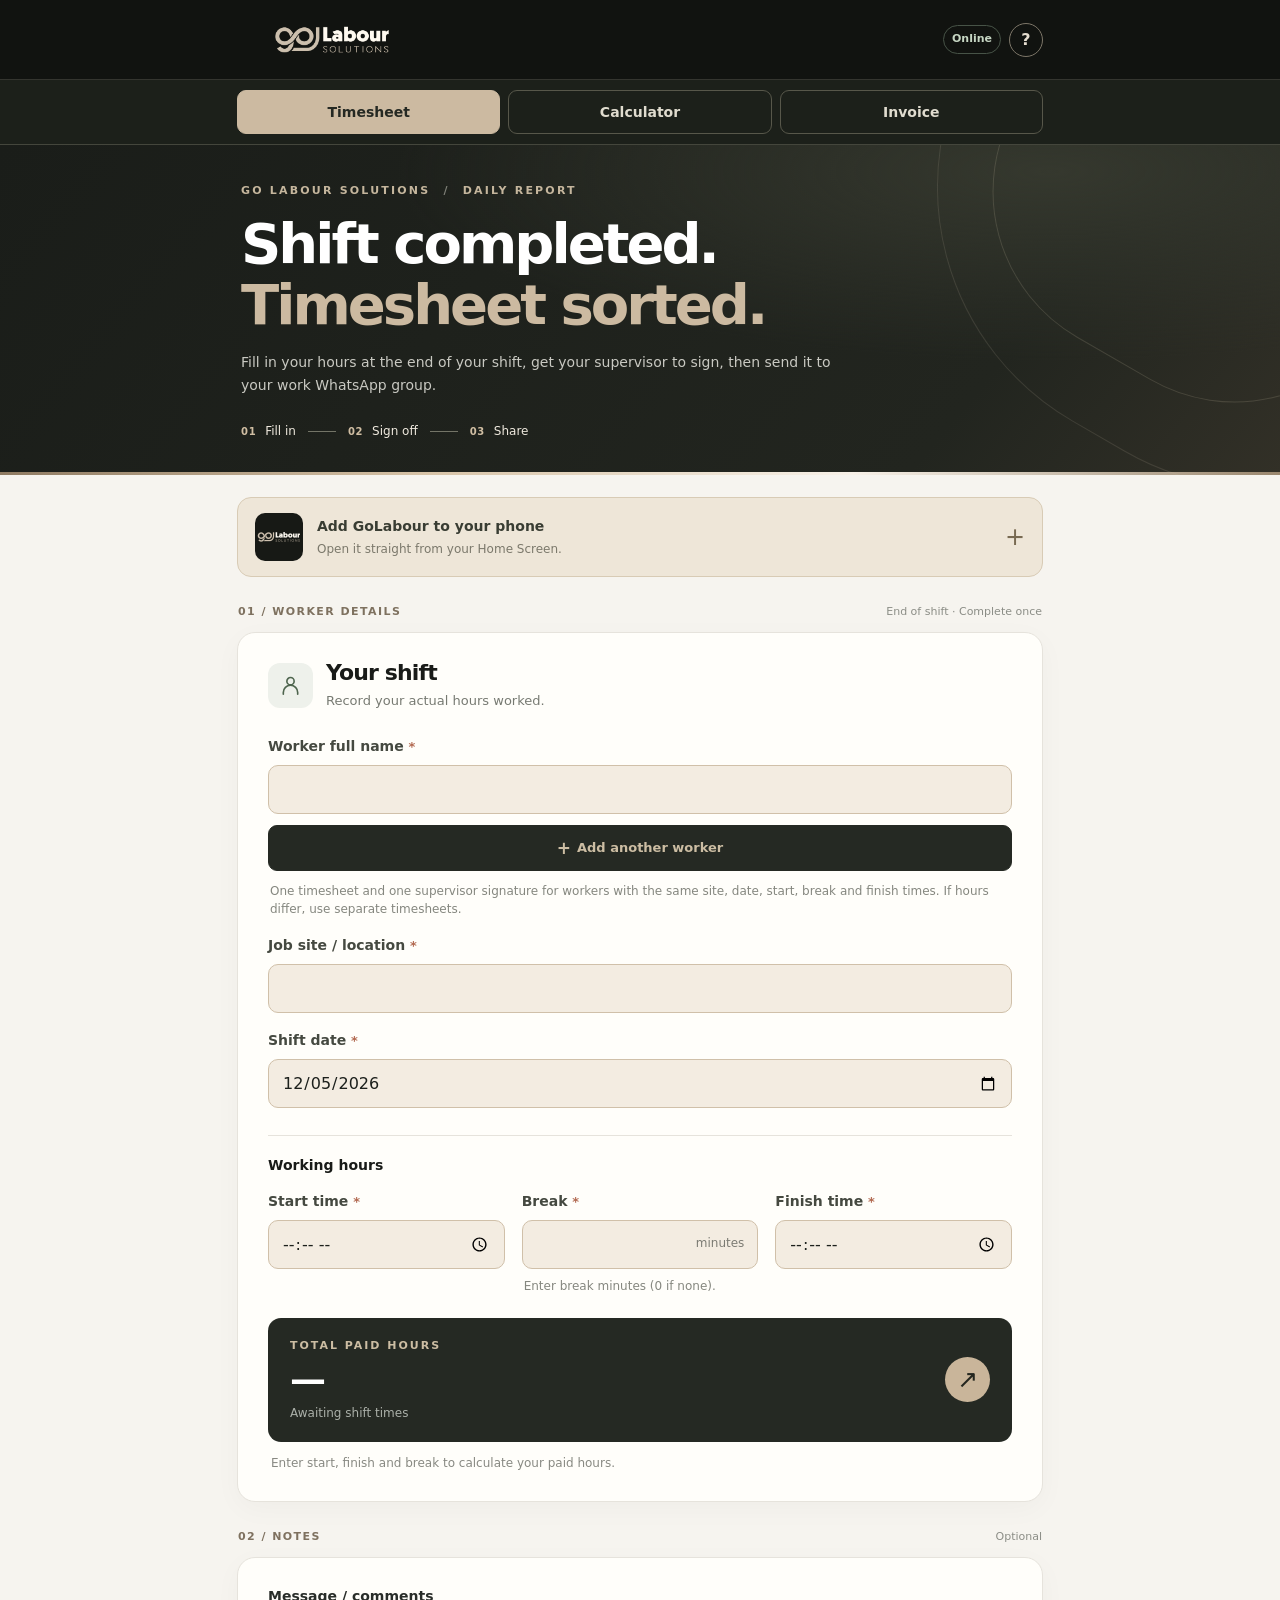
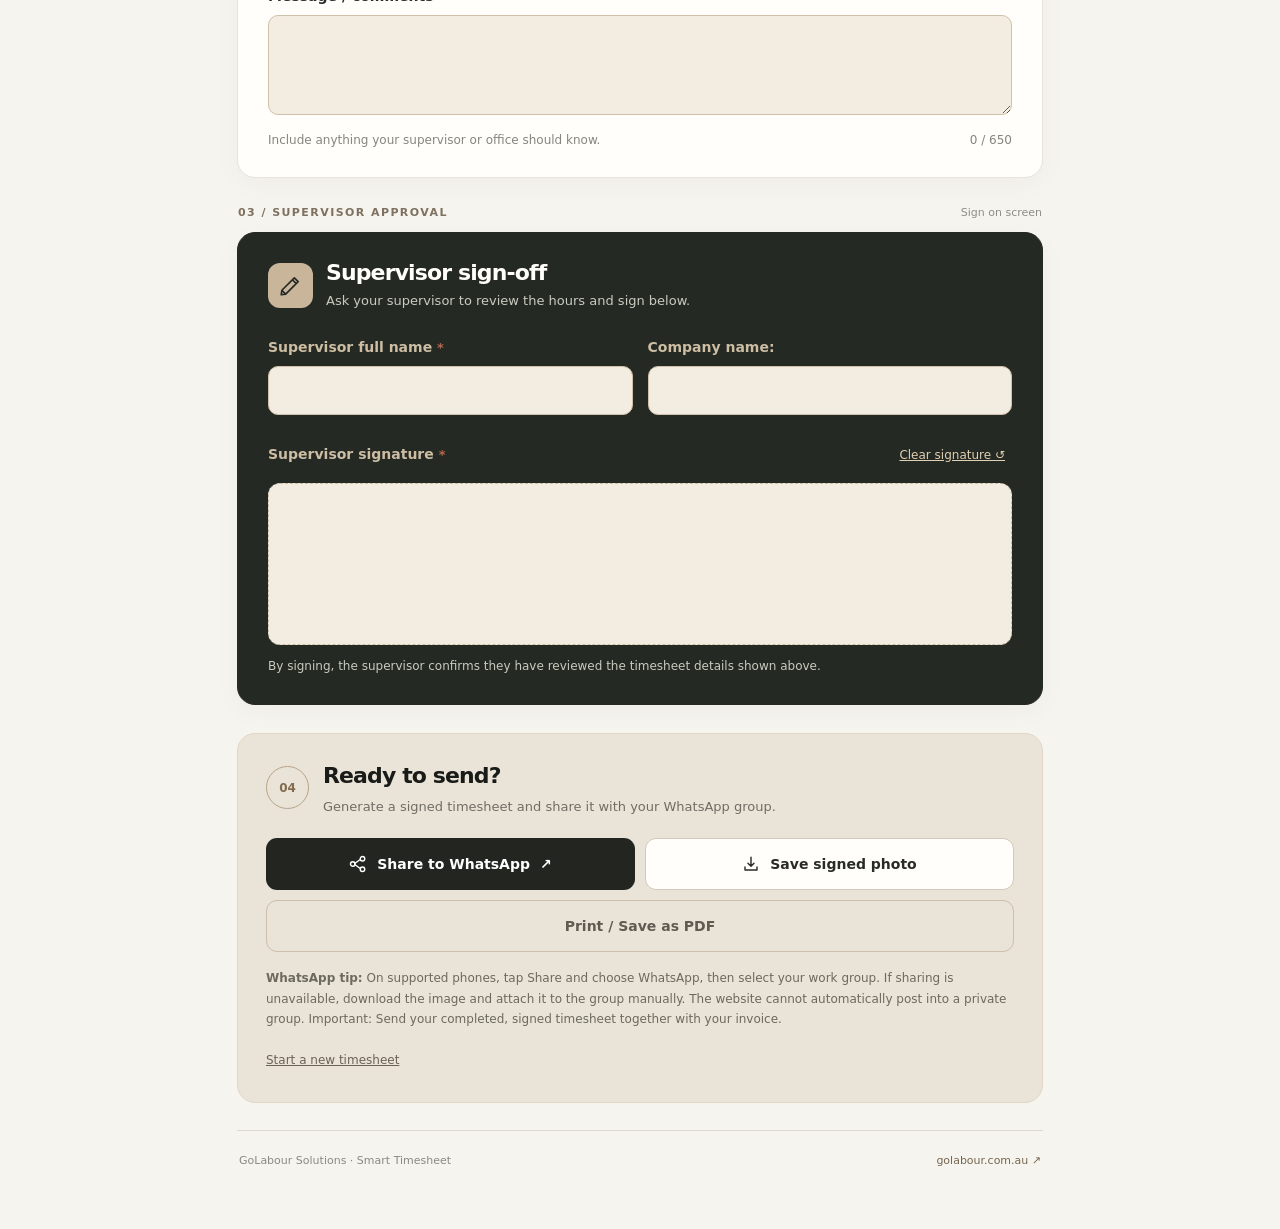
==== 000/index.html @ 0a931db7 "Add files via upload" ====
<!doctype html>
<html lang="en-AU">
<head>
  <meta charset="utf-8">
  <meta name="viewport" content="width=device-width, initial-scale=1, viewport-fit=cover">
  <meta name="theme-color" content="#171915">
  <meta name="apple-mobile-web-app-capable" content="yes">
  <meta name="apple-mobile-web-app-status-bar-style" content="black-translucent">
  <meta name="apple-mobile-web-app-title" content="GoLabour">
  <meta name="description" content="GoLabour Solutions mobile end-of-shift timesheet. Calculate hours, get supervisor sign-off, calculate shift earnings and generate invoices.">
  <title>GoLabour | Smart Timesheet</title>
  <link rel="manifest" href="manifest.webmanifest?v=1.2.2">
  <link rel="apple-touch-icon" sizes="180x180" href="icons/apple-touch-icon.png?v=1.2.2">
  <link rel="icon" href="favicon.ico?v=1.2.2" sizes="16x16 32x32 48x48" type="image/x-icon">
  <link rel="icon" type="image/png" sizes="32x32" href="icons/favicon-32.png?v=1.2.2">
  <link rel="icon" type="image/svg+xml" sizes="any" href="favicon.svg?v=1.2.2">
  <link rel="stylesheet" href="style.css">
  <link rel="stylesheet" href="pwa.css">
  <link rel="stylesheet" href="invoice.css">
  <script src="app.js" defer></script>
  <script src="invoice.js" defer></script>
  <script src="pwa.js" defer></script>
</head>
<body>
  <header class="masthead">
    <div class="mast-inner">
      <div class="brand" aria-label="GoLabour Solutions">
        <img src="logo.png" alt="GoLabour Solutions" id="brandImage" onerror="this.style.display='none';document.getElementById('brandText').style.display='block'">
        <span class="brand-fallback" id="brandText">go<span>Labour</span><small>SOLUTIONS</small></span>
      </div>
      <div class="app-header-actions"><span id="connectionPill" class="connection-pill">Online</span><button type="button" id="appHelp" class="app-help" aria-label="Install and app help">?</button></div>
    </div>
  </header>

  <nav class="page-navigation" aria-label="GoLabour pages">
    <div><button type="button" id="timesheetTab" aria-current="page" data-page="timesheet">Timesheet</button><button type="button" id="calculatorTab" data-page="calculator">Calculator</button><button type="button" id="invoiceTab" data-page="invoice">Invoice</button></div>
  </nav>
  <div id="appUpdate" class="app-update" hidden><span>A new app version is ready.</span><button type="button" id="applyUpdate">Update now</button></div>
  <div class="hero" id="timesheetHero">
    <div class="hero-inner">
      <div class="mini-label">GO LABOUR SOLUTIONS <span>/</span> DAILY REPORT</div>
      <h1>Shift completed.<br><em>Timesheet sorted.</em></h1>
      <p>Fill in your hours at the end of your shift, get your supervisor to sign, then send it to your work WhatsApp group.</p>
      <div class="steps"><span><b>01</b> Fill in</span><i aria-hidden="true"></i><span><b>02</b> Sign off</span><i aria-hidden="true"></i><span><b>03</b> Share</span></div>
    </div>
    <div class="hero-line"></div>
  </div>
  <main class="main-content app-layout" id="timesheetPage">
    <button type="button" id="installGuide" class="install-card">
      <img src="icons/icon-192.png?v=1.2.2" alt="" width="48" height="48">
      <span><strong>Add GoLabour to your phone</strong><small>Open it straight from your Home Screen.</small></span>
      <b aria-hidden="true">+</b>
    </button>
    <div class="section-title"><span>01 / WORKER DETAILS</span><span class="section-aside">End of shift · Complete once</span></div>
    <form id="timesheetForm" novalidate autocomplete="off">
      <section class="surface worker-section" aria-labelledby="workerHeading">
        <div class="section-heading">
          <div class="section-icon"><svg viewBox="0 0 24 24" aria-hidden="true"><circle cx="12" cy="7.5" r="3.8"/><path d="M4.5 21v-1.8A7.5 7.5 0 0 1 12 11.7a7.5 7.5 0 0 1 7.5 7.5V21"/></svg></div>
          <div><h2 id="workerHeading">Your shift</h2><p>Record your actual hours worked.</p></div>
        </div>
        <div class="form-grid">
          <div class="field span2">
            <div class="worker-label-row">
              <label for="workerName">Worker full name <b>*</b></label>
            </div>
            <input id="workerName" name="workerName" maxlength="100" autocomplete="off" required>
            <div id="extraWorkers" class="extra-workers" aria-live="polite"></div>
            <button type="button" class="add-worker-button" id="addWorker"><span aria-hidden="true">+</span> Add another worker</button>
            <p class="field-hint worker-hint">One timesheet and one supervisor signature for workers with the same site, date, start, break and finish times. If hours differ, use separate timesheets.</p>
          </div>
          <div class="field span2"><label for="location">Job site / location <b>*</b></label><input id="location" name="location" maxlength="110" autocomplete="off" required></div>
          <div class="field span2"><label for="shiftDate">Shift date <b>*</b></label><input id="shiftDate" name="shiftDate" type="date" required></div>
        </div>
        <div class="light-divider"></div>
        <div class="section-subtitle">Working hours</div>
        <div class="time-grid">
          <div class="field"><label for="startTime">Start time <b>*</b></label><input id="startTime" name="startTime" type="time" required autocomplete="off"></div>
          <div class="field"><label for="breakMinutes">Break <b>*</b></label>
            <div class="break-wrapper"><input id="breakMinutes" name="breakMinutes" type="number" min="0" max="1439" step="1" inputmode="numeric" aria-describedby="breakHelp"><span>minutes</span></div>
            <p class="field-hint" id="breakHelp">Enter break minutes (0 if none).</p>
          </div>
          <div class="field"><label for="finishTime">Finish time <b>*</b></label><input id="finishTime" name="finishTime" type="time" required autocomplete="off"></div>
        </div>
        <div class="totals-box" aria-live="polite"><div><span class="total-eyebrow">TOTAL PAID HOURS</span><strong id="hoursPretty">—</strong><small id="hoursDecimal">Awaiting shift times</small></div><div class="total-symbol" aria-hidden="true">↗</div></div>
        <p class="calc-help" id="calcHelp">Hours are calculated from start to finish, minus the break. Overnight shifts are supported.</p>
      </section>

      <div class="section-title"><span>02 / NOTES</span><span class="section-aside">Optional</span></div>
      <section class="surface notes-section"><label for="message">Message / comments</label><textarea id="message" name="message" maxlength="650" rows="3"></textarea><div class="notes-foot"><span>Include anything your supervisor or office should know.</span><span id="charCount">0 / 650</span></div></section>

      <div class="section-title"><span>03 / SUPERVISOR APPROVAL</span><span class="section-aside">Sign on screen</span></div>
      <section class="surface supervisor-section">
        <div class="section-heading"><div class="section-icon icon-gold"><svg viewBox="0 0 24 24" aria-hidden="true"><path d="m3 17 4 4 13-13-4-4L3 17zm11-11 4 4M3 17l-.7 4.7L7 21"/></svg></div><div><h2>Supervisor sign-off</h2><p>Ask your supervisor to review the hours and sign below.</p></div></div>
        <div class="supervisor-fields">
          <div class="field"><label for="supervisorName">Supervisor full name <b>*</b></label><input id="supervisorName" name="supervisorName" maxlength="100" required autocomplete="off"></div>
          <div class="field"><label for="companyName">Company name:</label><input id="companyName" name="companyName" maxlength="110" autocomplete="off"></div>
        </div>
        <div class="signature-label"><label for="signaturePad">Supervisor signature <b>*</b></label><button class="clear-signature" type="button" id="clearSignature">Clear signature ↺</button></div>
        <div class="pad-wrap"><canvas id="signaturePad" class="signature-pad" role="img" aria-label="Signature area. Draw with your finger, stylus or mouse."></canvas><span class="signature-placeholder" id="signatureHint" aria-hidden="true"></span></div>
        <p class="signature-disclaimer">By signing, the supervisor confirms they have reviewed the timesheet details shown above.</p>
      </section>

      <section class="ready-panel">
        <div class="ready-heading"><div class="ready-number">04</div><div><h2>Ready to send?</h2><p>Generate a signed timesheet and share it with your WhatsApp group.</p></div></div>
        <div class="action-grid">
          <button type="button" class="btn btn-primary" id="shareButton"><svg viewBox="0 0 24 24" aria-hidden="true"><circle cx="18" cy="5" r="3"/><circle cx="5" cy="12" r="3"/><circle cx="18" cy="19" r="3"/><path d="m8 11 7-5M8 13l7 5"/></svg> Share to WhatsApp <span aria-hidden="true">↗</span></button>
          <button type="button" class="btn btn-outline" id="downloadButton"><svg viewBox="0 0 24 24" aria-hidden="true"><path d="M12 3v12m-4-4 4 4 4-4M4 16v4h16v-4"/></svg> Save signed photo</button>
          <button type="button" class="btn btn-quiet" id="printButton">Print / Save as PDF</button>
        </div>
        <div class="feedback" id="feedback" role="status" aria-live="polite"></div>
        <p class="share-tip"><strong>WhatsApp tip:</strong> On supported phones, tap Share and choose WhatsApp, then select your work group. If sharing is unavailable, download the image and attach it to the group manually. The website cannot automatically post into a private group. Important: Send your completed, signed timesheet together with your invoice.</p>
        <button type="button" class="reset-button" id="resetButton">Start a new timesheet</button>
      </section>
    </form>
    <details id="previousReports" class="previous-reports" hidden>
      <summary>Previous copies on this phone <span id="previousCount"></span></summary>
      <p>Open an existing copy to download or share it.</p>
      <div id="previousList" class="previous-list"></div>
    </details>
    <footer class="footer"><span>GoLabour Solutions · Smart Timesheet</span><a href="https://golabour.com.au/" target="_blank" rel="noopener noreferrer">golabour.com.au ↗</a></footer>
  </main>

  <div class="hero" id="calculatorHero" hidden><div class="hero-inner"><div class="mini-label">GO LABOUR SOLUTIONS <span>/</span> SHIFT CALCULATOR</div><h1>Check your hours.<br><em>Know your amount.</em></h1><p>Calculate earnings across any number of shifts. Hours and rates stay here, separate from your invoice.</p></div><div class="hero-line"></div></div>
  <main class="main-content app-layout invoice-page" id="calculatorPage" hidden>
    <div class="section-title"><span>YOUR SHIFTS</span><span class="section-aside">Any day · Multiple shifts</span></div>
      <section class="surface shifts-surface">
        <div class="section-heading"><div><h2>Add each shift</h2><p>Different jobs, days and rates can all go in one calculation.</p></div></div>
        <p class="paid-hours-note"><strong>Breaks are unpaid.</strong> Enter paid hours after deducting breaks. For 8 hours 30 minutes, enter <strong>8.5</strong>.</p>
        <div id="invoiceShifts" class="invoice-shifts"></div>
        <button type="button" class="add-worker-button" id="addInvoiceShift"><span aria-hidden="true">+</span> Add another shift</button>
        <div class="totals-box invoice-total" aria-live="polite"><div><span class="total-eyebrow">CALCULATED TOTAL · AUD</span><strong id="invoiceTotal">$0.00</strong><small id="invoiceShiftCount">Add your first shift</small></div><div class="total-symbol" aria-hidden="true">$</div></div>
        <p class="calc-help">Hours and rates stay in the calculator. The invoice shows each job name, date and amount.</p>
      </section>


    <section class="ready-panel invoice-actions"><div class="ready-heading"><div><h2>Keep your calculation</h2><p>Save it for later, or copy the job amounts into the invoice page.</p></div></div>
      <button type="button" id="saveInvoiceCalculation" class="btn btn-primary">Save calculation on this phone</button>
      <button type="button" id="saveCalculationPhoto" class="btn btn-outline">Save calculator photo</button>
      <button type="button" id="createInvoiceFromCalc" class="btn btn-primary">Create invoice using these amounts ↗</button>
      <div class="feedback" id="calculatorFeedback" role="status" aria-live="polite"></div>
      <p class="share-tip">Save before closing; changes aren’t saved automatically. Calculations stay on this phone. The calculator photo is for your own reference.</p>
      <button type="button" id="newInvoiceCalculation" class="reset-button">Start a new calculation</button>
    </section>
    <details id="savedInvoiceCalculations" class="previous-reports" hidden><summary>Saved calculations on this phone <span id="savedInvoiceCount"></span></summary><p>Reopen to edit, generate an invoice or correct a returned invoice.</p><div id="savedInvoiceList" class="previous-list"></div></details>
    <footer class="footer"><span>GoLabour Solutions · Shift Calculator</span><span>Amounts in Australian dollars</span></footer>
  </main>
  <div class="hero" id="invoiceHero" hidden><div class="hero-inner"><div class="mini-label">GO LABOUR SOLUTIONS <span>/</span> INVOICE</div><h1>Your jobs.<br><em>Your invoice.</em></h1><p>Enter each job’s date and amount, then save your invoice or email it to GoLabour.</p></div><div class="hero-line"></div></div>
  <main class="main-content app-layout invoice-page" id="invoicePage" hidden>
    <details class="invoice-deadlines payment-instructions" open><summary>GoLabour invoice &amp; payment instructions</summary>
      <p><strong>Email your invoice to <a href="mailto:invoice@golabour.com.au">invoice@golabour.com.au</a>.</strong></p>
      <p><strong>Payments are processed every Wednesday</strong> for invoices received by Sunday.</p>
      <ul><li>Include your <strong>name, ABN and bank account</strong>.</li><li>Include <strong>job name, job date and total amount</strong>.</li><li><strong>Breaks are unpaid.</strong></li><li><strong>A timesheet is not an invoice.</strong></li></ul>
      <p><strong>**Submit no later than Sunday, 11:59 pm. Invoices sent after Sunday will be paid in the next payment cycle.</strong></p>
      <p><strong>**Returned for correction? Resubmit the corrected invoice no later than Tuesday, 11:59 pm to be paid on Thursday</strong>.</p>
      </details>
    <form id="invoiceForm" novalidate>
      <div class="section-title"><span>01 / YOUR DETAILS</span><span class="section-aside">Saved only on this phone</span></div>
      <section class="surface">
        <div class="section-heading"><div class="section-icon icon-gold" aria-hidden="true">↗</div><div><h2>Your invoice details</h2><p>Your name, ABN and bank account appear on the invoice.</p></div></div>
        <div class="form-grid">
          <div class="field span2"><label for="invoiceWorker">Worker full name <b>*</b></label><input id="invoiceWorker" maxlength="100" autocomplete="name" required></div>
          <div class="field span2"><label for="invoiceABN">Your ABN <b>*</b></label><input id="invoiceABN" maxlength="20" inputmode="numeric" placeholder="11-digit ABN" required></div>
          <div class="field span2"><label for="invoiceAccountName">Bank account name <b>*</b></label><input id="invoiceAccountName" maxlength="100" autocomplete="off" required></div>
          <div class="field"><label for="invoiceBSB">BSB <b>*</b></label><input id="invoiceBSB" maxlength="100" inputmode="numeric" autocomplete="off" required></div>
          <div class="field"><label for="invoiceAccount">Account number <b>*</b></label><input id="invoiceAccount" maxlength="100" inputmode="numeric" autocomplete="off" required></div>
          <div class="field span2"><label for="invoiceDate">Invoice date <b>*</b></label><input id="invoiceDate" type="date" required></div>
        </div>
        <button type="button" id="saveInvoiceDetails" class="invoice-secondary">Save my details on this phone</button>
        <div class="bill-to"><span class="invoice-eyebrow">BILL TO</span><strong>GoLabour Solutions</strong><span>ABN: 82 676 721 136</span><span>invoice@golabour.com.au</span></div>
      </section>


      <div class="section-title"><span>02 / JOB AMOUNTS</span><span class="section-aside">No hours or rates</span></div>
      <section class="surface"><div class="section-heading"><div><h2>Jobs on this invoice</h2><p>Enter amounts directly, or copy them from your calculator.</p></div></div>
        <button type="button" id="importCalculatorAmounts" class="invoice-secondary">Use calculator amounts</button>
        <div id="invoiceItems" class="invoice-shifts"></div>
        <button type="button" id="addInvoiceItem" class="add-worker-button"><span aria-hidden="true">+</span> Add another job</button>
        <div class="totals-box" aria-live="polite"><div><span class="total-eyebrow">TOTAL TO BE PAID · AUD</span><strong id="invoiceAmountTotal">$0.00</strong><small id="invoiceItemCount">Add your first job</small></div></div>
      </section>
      <section class="ready-panel invoice-actions"><div class="ready-heading"><div><h2>Save or send your invoice</h2><p>Check your details and job amounts before exporting.</p></div></div>
        <div class="action-grid"><button type="button" id="saveInvoicePhoto" class="btn btn-primary">Save invoice photo</button><button type="button" id="saveInvoicePDF" class="btn btn-outline">Save invoice PDF</button><button type="button" id="emailInvoice" class="btn btn-quiet">Email invoice to GoLabour ↗</button></div>
        <div class="feedback" id="invoiceFeedback" role="status" aria-live="polite"></div>
        <p class="share-tip">Attach your signed timesheets as required. The payment instructions above are not printed on your invoice.</p>
      </section>
    </form>
    <button type="button" data-page="calculator" class="invoice-back">← Back to calculator</button>
    <footer class="footer"><span>GoLabour Solutions · Invoice</span><span>Amounts in Australian dollars</span></footer>
  </main>
  <dialog id="invoicePhotoDialog" class="app-dialog invoice-photo-dialog" aria-labelledby="invoicePhotoHeading">
    <div class="dialog-heading"><h2 id="invoicePhotoHeading">Your invoice photo</h2><button type="button" id="closeInvoicePhoto" aria-label="Close photo preview">×</button></div>
    <p id="invoicePhotoInstructions">On iPhone, touch and hold the image and choose Save to Photos, or open the share menu below.</p>
    <div id="invoicePhotoPages" class="invoice-photo-pages"></div>
    <button type="button" id="shareInvoicePhotos" class="btn btn-primary">Save to Photos / Share</button>
    <div id="invoicePhotoStatus" class="invoice-dialog-status" role="status"></div>
  </dialog>
  <dialog id="invoiceEmailDialog" class="app-dialog" aria-labelledby="invoiceEmailHeading">
    <div class="dialog-heading"><h2 id="invoiceEmailHeading">Email your invoice</h2><button type="button" id="closeInvoiceEmail" aria-label="Close email options">×</button></div>
    <div class="email-recipient"><small>SEND TO</small><strong>invoice@golabour.com.au</strong><button type="button" id="copyInvoiceEmail" class="invoice-secondary">Copy email address</button></div>
    <p><strong>Save the PDF, then open the email.</strong> The recipient, subject and message will be filled in. Attach your saved invoice before sending.</p>
    <button type="button" id="emailDownloadPDF" class="btn btn-outline">1. Save invoice PDF</button>
    <a id="openInvoiceEmail" class="btn btn-primary" href="mailto:invoice@golabour.com.au">2. Open email to GoLabour</a>
    <button type="button" id="shareInvoicePDF" class="btn btn-quiet" hidden>Share PDF through your phone</button>
    <p id="emailShareTip" hidden>If you use the share menu, choose your email app and enter invoice@golabour.com.au as the recipient. Include your signed timesheets as required.</p>
    <div id="invoiceEmailStatus" class="invoice-dialog-status" role="status"></div>
  </dialog>
<div id="appToast" class="app-toast" role="status" aria-live="polite" hidden></div>
  <dialog id="helpDialog" class="app-dialog" aria-labelledby="helpHeading">
    <div class="dialog-heading"><h2 id="helpHeading">GoLabour on your phone</h2><button type="button" id="closeHelp" aria-label="Close app help">×</button></div>
    <img class="help-app-icon" src="icons/icon-192.png?v=1.2.2" alt="GoLabour app icon" width="64" height="64">
    <h3>On iPhone</h3>
    <ol><li>Open this link in <strong>Safari</strong>.</li><li>Tap the page menu or <strong>Share</strong> button.</li><li>Choose <strong>Add to Home Screen</strong>.</li><li>Turn on <strong>Open as Web App</strong> if shown, then tap <strong>Add</strong>.</li></ol>
    <h3>On Android</h3>
    <p>Open the link in Chrome. Choose <strong>Add to Home screen</strong> or <strong>Install app</strong> from the browser menu.</p>
    <p id="offlineStatus" role="status">Open the app online once to prepare offline access.</p>
    <p>You can fill in and sign timesheets, calculate shifts and export invoice photos/PDFs offline after the app is ready. Sending through WhatsApp or email needs an internet connection.</p>
    <p>Save the signed timesheet photo or PDF before closing the page. Each fresh visit starts a new timesheet. Invoice calculations can be saved separately on this phone and reopened later.</p>
    <p class="help-version">Smart Timesheet · Version 1.2.2</p>
    <button type="button" id="doneHelp" class="btn btn-primary">Got it</button>
  </dialog>
  <noscript><p class="no-script">Please enable JavaScript to use the GoLabour timesheet app.</p></noscript>

  <section id="printSheet" class="print-sheet" aria-label="Printable signed timesheet">
    <div class="print-brand"><strong>go<span>Labour</span> <small>SOLUTIONS</small></strong><span>END-OF-SHIFT TIMESHEET</span></div>
    <div class="print-top"><h2>Daily timesheet</h2><p>Worker-submitted · Supervisor reviewed</p></div>
    <div class="print-fields"><div><small id="pWorkerLabel">WORKER</small><div class="print-worker-list" id="pWorker"></div></div><div><small>DATE</small><strong id="pDate"></strong></div><div class="print-span"><small>JOB SITE / LOCATION</small><strong id="pLocation"></strong></div></div>
    <div class="print-hours"><div><small>START</small><strong id="pStart"></strong></div><div><small>BREAK</small><strong id="pBreak"></strong></div><div><small>FINISH</small><strong id="pFinish"></strong></div><div><small>PAID HOURS</small><strong id="pHours"></strong></div></div>
    <div class="print-message"><small>MESSAGE / COMMENTS</small><p id="pMessage"></p></div>
    <div class="print-signature"><small>SUPERVISOR APPROVAL</small><div class="print-approval-fields"><p>Supervisor name: <strong id="pSupervisor"></strong></p><p>Company name: <strong id="pCompany"></strong></p></div><img id="pSignature" alt="Supervisor signature"><div>Signature</div></div>
    <p class="print-disclaimer">Signed digitally on the worker's device. Hours and signature have not been independently verified by this website.</p>
  </section>
</body>
</html>
---- 000/style.css ----
:root{--ink:#191b18;--dark:#151714;--sand:#ccbaa1;--sand2:#e9e0d3;--cream:#f6f4ef;--paper:#fffefa;--muted:#777a72;--line:#e6e3dc;--red:#a3342d;--green:#1e6749}
*{box-sizing:border-box}html{scroll-behavior:smooth}body{margin:0;background:var(--cream);color:var(--ink);font:15px/1.5 Inter,ui-sans-serif,system-ui,-apple-system,"Segoe UI",Arial,sans-serif;-webkit-font-smoothing:antialiased}button,input,textarea{font:inherit}button{cursor:pointer}button:focus-visible,input:focus-visible,textarea:focus-visible{outline:3px solid #b09979;outline-offset:2px}
.masthead{background:#111310;color:white;border-bottom:1px solid #34352f}.mast-inner{min-height:83px;max-width:1070px;margin:auto;padding:13px 30px;display:flex;align-items:center;justify-content:space-between;gap:20px}.brand{min-height:51px;display:flex;align-items:center}.brand img{width:203px;max-width:100%;height:auto;max-height:65px;object-fit:contain}.brand-fallback{display:none;font-size:27px;font-weight:850;line-height:.85;color:var(--sand);letter-spacing:-1.5px}.brand-fallback span{color:#fff}.brand-fallback small{display:block;text-align:right;font-size:9px;letter-spacing:4.8px;color:var(--sand);margin-top:7px}.brand-tag{font-size:10px;font-weight:700;letter-spacing:.13em;color:#b5ae9e;white-space:nowrap}.tag-dot{display:inline-block;width:5px;height:5px;border-radius:50%;background:#c5b69f;margin:0 7px 2px}
.hero{position:relative;overflow:hidden;background:radial-gradient(ellipse at 82% 8%,#35382e 0,transparent 44%),linear-gradient(130deg,#1a1d19,#22251f 76%,#323027);color:#fff}.hero:before{content:"";position:absolute;width:420px;height:420px;right:-150px;top:-180px;border:1px solid #c8baa22e;border-radius:40%;transform:rotate(30deg)}.hero:after{content:"";position:absolute;width:600px;height:600px;right:-270px;top:-270px;border:1px solid #c8baa225;border-radius:45%;transform:rotate(30deg)}.hero-inner{max-width:850px;margin:auto;padding:53px 26px 38px;position:relative;z-index:1}.mini-label{color:#c5b69d;font-size:11px;letter-spacing:.2em;font-weight:850;margin-bottom:13px}.mini-label span{color:#7f8178;margin:0 7px}.hero h1{font-size:clamp(34px,5vw,56px);letter-spacing:-.053em;line-height:1.1;margin:0 0 15px;font-weight:850}.hero h1 em{font-style:normal;color:var(--sand)}.hero p{font-size:14px;color:#c9c9c2;max-width:610px;margin:0;line-height:1.7}.steps{display:flex;gap:12px;align-items:center;margin-top:24px;flex-wrap:wrap}.steps span{font-size:12px;color:#efe9de}.steps b{color:#d0bea3;font-size:10px;letter-spacing:.07em;margin-right:5px}.steps i{width:28px;height:1px;background:#737467}.hero-line{height:3px;background:linear-gradient(90deg,#8f7b62,#d7c3a7,#f7f1e8,#9a876e)}
.main-content{max-width:850px;padding:26px 22px 38px;margin:auto}.section-title{display:flex;justify-content:space-between;align-items:center;gap:8px;margin:27px 1px 11px}.section-title span:first-child{font-weight:850;color:#7e715f;font-size:11px;letter-spacing:.13em}.section-aside{color:#8b8d86;font-size:11px}.surface{background:var(--paper);border:1px solid var(--line);border-radius:18px;box-shadow:0 7px 28px #151a1608;padding:28px 30px}.section-heading{display:flex;align-items:center;gap:13px;margin-bottom:26px}.section-icon{width:45px;height:45px;border-radius:12px;background:#eef1eb;display:grid;place-items:center;flex:none;color:#4e654e}.section-icon svg{height:23px;width:23px;fill:none;stroke:currentColor;stroke-width:1.7;stroke-linecap:round;stroke-linejoin:round}.section-icon.icon-gold{background:#efe7d9;color:#977a50}.section-heading h2{font-size:22px;letter-spacing:-.04em;line-height:1.13;margin:0 0 5px}.section-heading p{font-size:12px;color:var(--muted);margin:0}.form-grid,.time-grid{display:grid;grid-template-columns:repeat(2,minmax(0,1fr));column-gap:17px;row-gap:17px}.time-grid{grid-template-columns:repeat(3,minmax(0,1fr))}.span2{grid-column:1/-1}.field label,.notes-section>label,.signature-label label{display:block;color:#454940;font-weight:760;font-size:12px;margin-bottom:8px}.field label b,.signature-label label b{color:#b26950;font-size:13px}.field input,.notes-section textarea{width:100%;height:49px;max-width:100%;padding:11px 13px;background:#fffefa;border:1px solid #d9dad3;border-radius:10px;color:#1c201c;outline:none;transition:border-color .15s,box-shadow .15s}.field input:focus,.notes-section textarea:focus{border-color:#baa383;box-shadow:0 0 0 3px #d1bea63e}.field input::placeholder,.notes-section textarea::placeholder{color:#aaa9a2}.field-hint{font-size:11px;color:#85877f;line-height:1.5;margin:8px 2px 0}.light-divider{border-top:1px solid var(--line);margin:27px 0 19px}.section-subtitle{font-size:14px;font-weight:800;margin-bottom:15px}.break-wrapper{position:relative}.break-wrapper input{padding-right:83px}.break-wrapper span{position:absolute;right:14px;top:14px;font-size:12px;color:#7b7b73;pointer-events:none}.totals-box{background:#252923;color:#fff;border-radius:13px;padding:20px 22px;margin-top:23px;display:flex;justify-content:space-between;align-items:center;gap:12px}.totals-box>div:first-child{display:flex;flex-direction:column;gap:3px}.total-eyebrow{color:#ccbda3;font-weight:800;letter-spacing:.18em;font-size:10px}.totals-box strong{font-size:36px;letter-spacing:-.05em;line-height:1.2;font-variant-numeric:tabular-nums}.totals-box small{color:#abb0a9;font-size:12px}.total-symbol{height:45px;width:45px;border-radius:50%;display:grid;place-items:center;font-size:25px;background:#c9b59a;color:#24261f}.calc-help{font-size:11px;color:#888982;margin:12px 3px 0;line-height:1.6}.calc-help.error{color:#b14a40}
.notes-section>label{font-size:14px;color:#292d29}.notes-section textarea{resize:vertical;min-height:100px;height:auto;line-height:1.6}.notes-foot{display:flex;justify-content:space-between;gap:15px;color:#85877e;font-size:11px;margin-top:9px}.supervisor-section .field{margin-bottom:20px}.signature-label{display:flex;align-items:center;justify-content:space-between;gap:10px;flex-wrap:wrap;margin-bottom:8px}.signature-label label{margin:0}.clear-signature{font-size:11px;border:0;background:none;color:#847660;text-decoration:underline;padding:7px}.pad-wrap{position:relative;background:#fff;border:1.5px dashed #c3b59e;border-radius:12px;overflow:hidden;touch-action:none}.signature-pad{width:100%;height:160px;display:block;cursor:crosshair;touch-action:none;position:relative;z-index:2}.signature-placeholder{position:absolute;top:50%;left:50%;transform:translate(-50%,-50%);color:#bbb8b0;letter-spacing:.15em;font-size:10px;font-weight:800;white-space:nowrap;pointer-events:none;z-index:1}.signature-disclaimer{margin:12px 0 0;color:#84847d;font-size:11px;line-height:1.6}
.ready-panel{background:#eae3d7;border:1px solid #e1d6c6;border-radius:18px;padding:25px 28px;margin-top:28px}.ready-heading{display:flex;align-items:center;gap:14px;margin-bottom:22px}.ready-number{width:43px;height:43px;border:1px solid #b7a48a;border-radius:50%;display:grid;place-items:center;color:#836b4f;font-size:12px;font-weight:850}.ready-heading h2{font-size:22px;letter-spacing:-.04em;margin:0 0 5px}.ready-heading p{font-size:12px;color:#6f6d65;margin:0}.action-grid{display:grid;grid-template-columns:1fr 1fr;gap:10px}.btn{border-radius:11px;border:1px solid transparent;min-height:51px;padding:11px 15px;display:flex;align-items:center;justify-content:center;gap:10px;font-size:13px;font-weight:800}.btn svg{width:18px;height:18px;fill:none;stroke:currentColor;stroke-width:1.9;stroke-linecap:round;stroke-linejoin:round}.btn-primary{background:#232620;color:white}.btn-primary:hover{background:#353a32}.btn-outline{background:#fffefa;border-color:#d3c8ba;color:#292b26}.btn-quiet{grid-column:1/-1;background:transparent;border-color:#cdbfaa;color:#605b52}.btn:disabled{opacity:.6;cursor:wait}.feedback{display:none;font-size:12px;line-height:1.6;border-radius:9px;padding:11px 13px;margin-top:14px;background:#e9f2e9;color:#215d3f}.feedback.show{display:block}.feedback.error{background:#fae9e6;color:#93382f}.share-tip{color:#6c695e;font-size:11px;line-height:1.7;margin:16px 0 6px}.reset-button{border:0;background:none;text-decoration:underline;color:#6b6255;font-size:12px;padding:8px 0;margin-top:7px}.footer{display:flex;justify-content:space-between;flex-wrap:wrap;gap:8px;border-top:1px solid #dcd9d1;margin-top:27px;padding:22px 2px;color:#898980;font-size:11px}.footer a{color:#76654e;text-decoration:none}.print-sheet{display:none}
@media(max-width:600px){.time-grid{grid-template-columns:1fr}.mast-inner{min-height:71px;padding:10px 17px}.brand img{width:167px}.brand-tag{font-size:8px;letter-spacing:.06em}.hero-inner{padding:33px 20px 27px}.hero h1{font-size:clamp(31px,9vw,45px)}.hero p{font-size:12.5px}.steps{gap:8px;margin-top:19px}.steps i{width:18px}.main-content{padding:13px 12px 27px}.surface{padding:21px 18px;border-radius:15px}.section-title{margin-top:21px}.section-heading{margin-bottom:22px}.section-heading h2{font-size:20px}.form-grid,.time-grid{column-gap:11px;row-gap:17px}.field input{font-size:16px}.action-grid{grid-template-columns:1fr}.btn-quiet{grid-column:auto}.ready-panel{padding:19px 18px;margin-top:23px}.totals-box strong{font-size:32px}.notes-foot{flex-wrap:wrap}.signature-pad{height:175px}}
@media(max-width:365px){.brand-tag{display:none}.steps span{font-size:11px}.section-aside{font-size:10px}}
@media print{ @page{size:A4;margin:17mm}html,body{background:white!important;color:#161915!important} .masthead,.hero,.main-content{display:none!important} .print-sheet{display:block!important;font:13px/1.5 Arial,sans-serif;color:#1b1e1b}.print-brand{display:flex;justify-content:space-between;align-items:center;border-bottom:3px solid #c8b49a;padding-bottom:18px;font-size:12px;letter-spacing:.04em}.print-brand>strong{font-size:28px;letter-spacing:-.06em}.print-brand>strong span{color:#a89782}.print-brand small{font-size:8px;letter-spacing:.16em}.print-top{margin:35px 0}.print-top h2{font-size:32px;margin:0;letter-spacing:-.04em}.print-top p{color:#666;margin:5px 0}.print-fields{display:grid;grid-template-columns:1fr 1fr;gap:13px}.print-fields>div{border:1px solid #dedad3;padding:15px}.print-fields .print-span{grid-column:1/-1}.print-sheet small{display:block;color:#887963;letter-spacing:.15em;font-weight:800;font-size:10px;margin-bottom:7px}.print-sheet strong{display:block;font-size:16px}.print-hours{display:grid;grid-template-columns:repeat(4,1fr);margin:22px 0;background:#f0ece5}.print-hours>div{padding:16px 10px;border-right:1px solid #ddd2c2}.print-hours strong{font-size:20px}.print-message{border:1px solid #dedad3;padding:18px;min-height:100px}.print-message p{white-space:pre-wrap;overflow-wrap:anywhere}.print-signature{border:1px solid #dedad3;padding:18px;margin-top:22px;break-inside:avoid}.print-signature p{margin:8px 0}.print-signature strong{display:inline}.print-signature img{display:block;object-fit:contain;object-position:left center;height:95px;max-width:360px}.print-signature div{border-top:1px solid #999;color:#777;padding-top:7px;font-size:11px;width:350px;max-width:100%}.print-disclaimer{margin-top:24px;color:#999;font-size:9px}}

/* Supervisor and company are displayed alongside one another. */
.supervisor-fields{display:grid;grid-template-columns:repeat(2,minmax(0,1fr));gap:15px;margin-bottom:20px;align-items:start}
.supervisor-fields .field{min-width:0;margin-bottom:0}
@media(max-width:340px){.supervisor-fields{grid-template-columns:1fr}}
@media print{.print-approval-fields{display:grid;grid-template-columns:repeat(2,minmax(0,1fr));gap:16px}.print-approval-fields p{overflow-wrap:anywhere;min-width:0}}

/* One supervisor sign-off can cover a group working identical shift hours. */
.worker-label-row{display:flex;align-items:center;justify-content:space-between;gap:12px;flex-wrap:wrap;margin-bottom:8px}
.worker-label-row label{margin-bottom:0}
.add-worker-button{display:inline-flex;align-items:center;gap:6px;padding:6px 10px;border:1px solid #d0c0a9;border-radius:9px;background:#f3ece1;color:#544734;font-size:12px;font-weight:800}
.add-worker-button:hover{background:#e8dbc9}
.add-worker-button span{font-size:17px;line-height:1}
.add-worker-button:disabled{opacity:.55;cursor:not-allowed}
.extra-workers{display:grid;gap:9px;margin-top:9px}
.extra-worker-row{display:grid;grid-template-columns:minmax(0,1fr) auto;gap:8px;align-items:center}
.extra-worker-row input{min-width:0}
.remove-worker-button{min-height:45px;padding:8px 10px;border:1px solid #ddd1c4;background:#fff8f2;color:#784e40;border-radius:9px;font-size:12px;font-weight:700}
.remove-worker-button:hover{background:#f6e4de}
.worker-hint{margin-top:11px}
.print-worker-list{display:grid;gap:4px;font-size:16px;font-weight:700;overflow-wrap:anywhere;white-space:normal}
@media print{.print-worker-list{font-size:16px;line-height:1.4}.print-worker-list>div{break-inside:avoid}}
.hero-lines {
  position: relative;
  overflow: hidden;
  isolation: isolate;
  background: #0f1720; /* keep your dark block look */
}

/* First moving line layer */
.hero-lines::before {
  content: "";
  position: absolute;
  inset: -20%;
  z-index: 0;
  pointer-events: none;
  opacity: 0.75;
  background:
    linear-gradient(
      115deg,
      transparent 0%,
      transparent 40%,
      rgba(201, 184, 153, 0.00) 40.5%,
      rgba(201, 184, 153, 0.18) 41%,
      rgba(201, 184, 153, 0.00) 41.6%,
      transparent 42%,
      transparent 52%,
      rgba(201, 184, 153, 0.00) 52.5%,
      rgba(201, 184, 153, 0.12) 53%,
      rgba(201, 184, 153, 0.00) 53.5%,
      transparent 54%,
      transparent 64%,
      rgba(201, 184, 153, 0.00) 64.5%,
      rgba(201, 184, 153, 0.08) 65%,
      rgba(201, 184, 153, 0.00) 65.5%,
      transparent 66%,
      transparent 100%
    );
  animation: heroLineMove1 18s linear infinite;
}

/* Second moving line layer */
.hero-lines::after {
  content: "";
  position: absolute;
  inset: -25%;
  z-index: 0;
  pointer-events: none;
  opacity: 0.55;
  background:
    linear-gradient(
      115deg,
      transparent 0%,
      transparent 48%,
      rgba(201, 184, 153, 0.00) 48.4%,
      rgba(201, 184, 153, 0.10) 48.8%,
      rgba(201, 184, 153, 0.00) 49.2%,
      transparent 49.6%,
      transparent 58%,
      rgba(201, 184, 153, 0.00) 58.4%,
      rgba(201, 184, 153, 0.07) 58.8%,
      rgba(201, 184, 153, 0.00) 59.2%,
      transparent 59.6%,
      transparent 100%
    );
  animation: heroLineMove2 24s linear infinite;
}

/* Keep text above animation */
.hero-lines > * {
  position: relative;
  z-index: 1;
}

@keyframes heroLineMove1 {
  0% {
    transform: translateX(-6%) translateY(0);
  }
  50% {
    transform: translateX(4%) translateY(-1%);
  }
  100% {
    transform: translateX(10%) translateY(0);
  }
}

@keyframes heroLineMove2 {
  0% {
    transform: translateX(8%) translateY(0);
  }
  50% {
    transform: translateX(-3%) translateY(1%);
  }
  100% {
    transform: translateX(-10%) translateY(0);
  }
}

@media (prefers-reduced-motion: reduce) {
  .hero-lines::before,
  .hero-lines::after {
    animation: none;
  }
}

/* Remove the logo background effect */

/* Beige entry fields and a trailing add-worker action */
.field input,.notes-section textarea{background:#f3ece1;border-color:#d0c0a9}.field input::placeholder,.notes-section textarea::placeholder{color:#817667}.add-worker-button{display:flex;justify-content:center;width:100%;min-height:46px;margin-top:11px;padding:10px 14px;background:#252923;color:#ccbda3;border-color:#252923;font-size:13px}.add-worker-button:hover{background:#353b31;border-color:#353b31}.add-worker-button span{color:#ccbda3}.extra-workers:empty{margin-top:0}

/* Supervisor approval matches the total paid hours panel */
.supervisor-section{background:#252923;border-color:#252923;color:#fffefa}.supervisor-section .section-heading h2{color:#fffefa}.supervisor-section .section-heading p,.supervisor-section .signature-disclaimer{color:#c7ccbf}.supervisor-section .field label,.supervisor-section .signature-label label{color:#ccbda3}.supervisor-section .clear-signature{color:#e0cfb2}.supervisor-section .icon-gold{background:#c9b59a;color:#252923}.supervisor-section .pad-wrap{background:#f3ece1;border-color:#ccbda3}
---- 000/pwa.css ----
[hidden] { display: none !important; }
body { min-height: 100vh; min-height: 100dvh; padding-bottom: env(safe-area-inset-bottom); }
.masthead { padding-top: env(safe-area-inset-top); position: sticky; top: 0; z-index: 10; }
.mast-inner { max-width: 850px; min-height: 76px; padding: 14px 22px; gap: 12px; }
.brand { min-width: 0; }
.brand img { width: 190px; }
.app-header-actions { display: flex; align-items: center; gap: 8px; flex-shrink: 0; }
.connection-pill { font-size: 11px; font-weight: 750; color: #c6d6c3; border: 1px solid #475347; padding: 5px 8px; border-radius: 20px; white-space: nowrap; }
.connection-pill.offline { color: #e5cfaa; border-color: #867052; }
.app-help { border: 1px solid #7d7668; color: #e5ddcf; background: transparent; border-radius: 50%; width: 34px; height: 34px; font-weight: 700; font-size: 16px; flex-shrink: 0; }
.hero-inner { padding-top: 38px; padding-bottom: 32px; }
.hero p { font-size: 14px; }
.main-content { padding-top: 22px; }
.section-aside { font-size: 11px; }
.field label, .signature-label label { font-size: 14px; }
.field input, .notes-section textarea { font-size: 16px; }
.field input, .notes-section textarea, .signature-pad, #workerHeading { scroll-margin-top: 110px; }
.section-heading p, .ready-heading p { font-size: 13px; }
.field-hint, .calc-help, .signature-disclaimer, .share-tip, .notes-foot { font-size: 12px; }
.btn { font-size: 14px; min-height: 52px; }
.total-eyebrow { font-size: 11px; }
.clear-signature { font-size: 12px; min-height: 40px; }
.feedback { font-size: 14px; }
.install-card { display: flex; align-items: center; gap: 14px; width: 100%; border: 1px solid #d8cbb5; border-radius: 14px; padding: 15px 17px; background: #eee6d8; color: #393d33; text-align: left; }
.install-card img { width: 48px; height: 48px; border-radius: 10px; flex-shrink: 0; }
.install-card span { flex: 1; min-width: 0; }
.install-card strong { display: block; font-size: 14px; line-height: 1.4; }
.install-card small { display: block; font-size: 12px; line-height: 1.5; color: #7b786b; margin-top: 3px; }
.install-card b { font-size: 24px; font-weight: 400; color: #786a52; flex-shrink: 0; }
.app-update { background: #e9dbc5; color: #453a2a; padding: 12px 18px; font-size: 13px; display: flex; justify-content: center; align-items: center; gap: 14px; flex-wrap: wrap; }
.app-update button { border: 1px solid #927b5b; border-radius: 8px; background: #fff9ee; color: #453a2a; padding: 8px 12px; font-size: 13px; font-weight: 750; }
.app-dialog { border: 1px solid #d4c2a6; border-radius: 20px; background: #fffefa; color: #252923; padding: 24px; width: min(92vw, 450px); max-height: 88dvh; overflow: auto; box-shadow: 0 20px 90px #0006; }
.app-dialog::backdrop { background: #151b15b8; backdrop-filter: blur(4px); }
.dialog-heading { display: flex; align-items: flex-start; gap: 10px; justify-content: space-between; }
.dialog-heading h2 { font-size: 23px; letter-spacing: -.05em; line-height: 1.15; margin: 0 0 18px; }
.dialog-heading button { border: 0; border-radius: 9px; min-height: 40px; min-width: 40px; font-size: 25px; background: #ece3d4; color: #55452d; }
.help-app-icon { border-radius: 14px; display: block; margin-bottom: 20px; }
.app-dialog h3 { font-size: 15px; margin: 18px 0 8px; }
.app-dialog ol { padding-left: 23px; line-height: 1.65; font-size: 15px; }
.app-dialog li { margin: 12px 0; }
.app-dialog p { font-size: 13px; line-height: 1.65; color: #76796d; }
.app-dialog .help-version { font-size: 11px; color: #a19887; }
.app-dialog > .btn { width: 100%; margin-top: 18px; }
.previous-reports { margin-top: 24px; padding: 14px 16px; border: 1px solid #ddd3c4; border-radius: 12px; background: #faf6ee; }
.previous-reports summary { cursor: pointer; font-size: 13px; font-weight: 750; color: #645a49; }
.previous-reports > p { font-size: 12px; color: #81796b; margin: 12px 0; }
.previous-list { display: grid; gap: 10px; }
.previous-copy { display: flex; align-items: center; justify-content: space-between; gap: 12px; border-top: 1px solid #e3d9ca; padding-top: 12px; }
.previous-copy div { min-width: 0; }
.previous-copy strong { display: block; font-size: 13px; overflow-wrap: anywhere; }
.previous-copy small { display: block; font-size: 12px; color: #81796b; overflow-wrap: anywhere; margin-top: 3px; }
.previous-copy button { border: 1px solid #cbb89d; border-radius: 8px; background: #fffefa; color: #5d4a33; min-height: 42px; padding: 8px 12px; font-size: 12px; font-weight: 750; flex-shrink: 0; }
.no-script { max-width: 600px; margin: 20px auto; padding: 20px; background: #fff0d7; }
@media (max-width: 600px) {
  .mast-inner { padding: 12px 16px; min-height: 72px; }
  .brand img { width: 160px; }
  .hero-inner { padding: 30px 20px 26px; }
  .main-content { padding-top: 18px; }
  .install-card { gap: 11px; padding: 14px; }
}
@media (max-width: 365px) {
  .brand img { width: 130px; }
  .app-header-actions { gap: 6px; }
  .connection-pill { font-size: 10px; padding: 5px 6px; }
  .install-card strong { font-size: 13px; }
  .install-card small { font-size: 11px; }
}
@media print {
  body { padding: 0; }
  .app-layout, .app-update, .app-dialog, .gl-photo-preview { display: none !important; }
  .print-sheet { display: block !important; }
}
---- 000/invoice.css ----
/* The calculator uses the same cream, beige and charcoal palette as the timesheet. */
.page-navigation{background:#1c201a;border-bottom:1px solid #44463c}
.page-navigation>div{max-width:850px;margin:auto;padding:10px 22px;display:grid;grid-template-columns:repeat(3,minmax(0,1fr));gap:8px}
.page-navigation button{min-height:44px;border:1px solid #57574a;border-radius:9px;background:transparent;color:#e0dccf;font-weight:750;font-size:14px;padding:9px 12px}
.page-navigation button[aria-current="page"]{background:#ccbaa1;border-color:#ccbaa1;color:#252923}
.invoice-page{font-size:16px}.invoice-page .section-heading h2{font-size:23px}.invoice-page .section-heading p{font-size:14px}
.invoice-page .section-title span:first-child{font-size:12px}.invoice-page .section-aside{font-size:12px}
.invoice-secondary{background:#eee6d8;color:#554734;border:1px solid #d0c0a9;border-radius:9px;min-height:44px;padding:10px 13px;font-weight:750;font-size:14px;margin-top:17px}
.bill-to{margin-top:23px;padding:20px 22px;border-radius:12px;background:#252923;color:#ddd7ca;display:grid;gap:4px;font-size:14px;overflow-wrap:anywhere}
.bill-to strong{font-size:21px;color:#fffefa}.invoice-eyebrow{color:#ccbda3;font-weight:800;letter-spacing:.15em;font-size:11px;margin-bottom:6px}
.paid-hours-note{margin:0 0 22px;padding:13px 15px;border-radius:10px;background:#f3ece1;color:#625644;font-size:14px;line-height:1.65}
.invoice-shifts{display:grid;gap:17px}.invoice-shift{border:1px solid #dcd1c1;border-radius:13px;padding:18px;background:#fffefa}
.invoice-shift-heading{display:flex;align-items:center;justify-content:space-between;gap:12px;margin-bottom:18px}.invoice-shift-heading h3{font-size:17px;margin:0;color:#343b30}
.remove-invoice-shift{min-height:40px;border:1px solid #d8c9b9;background:#f8f1e7;color:#765247;border-radius:8px;padding:8px 11px;font-size:13px;font-weight:700}
.invoice-shift .form-grid{row-gap:15px}.invoice-shift input{scroll-margin-top:100px;min-width:0}.invoice-shift .day-label{font-size:13px;margin:7px 2px 0;color:#7b6a53;min-height:20px}
.shift-line-total{margin-top:17px;display:flex;justify-content:space-between;align-items:center;gap:12px;border-top:1px solid #e5ddd1;padding-top:14px;color:#7b705e;font-size:13px}
.shift-line-total strong{color:#252923;font-size:23px;font-variant-numeric:tabular-nums}.invoice-total strong{font-size:clamp(27px,7.5vw,39px);overflow-wrap:anywhere}
.invoice-total>div:first-child{min-width:0}.invoice-total .total-symbol{flex-shrink:0}.invoice-page input[aria-invalid="true"]{border-color:#a3342d;box-shadow:0 0 0 2px #a3342d20}
.invoice-actions>#saveInvoiceCalculation,.invoice-actions>#saveCalculationPhoto{width:100%;margin-top:10px}.invoice-actions .light-divider{border-color:#d4c8b6}
.invoice-deadlines{margin-top:23px;padding:19px 21px;border:1px solid #d8c9b5;border-left:4px solid #a68b67;border-radius:12px;background:#eee6d8;color:#564d40;font-size:14px}
.invoice-deadlines>strong{display:block;font-size:17px;color:#363c30}.invoice-deadlines p{margin:11px 0}.invoice-deadlines small{font-size:12px;color:#7b705f}
.invoice-back{border:0;background:transparent;color:#66543b;font-size:14px;font-weight:750;min-height:46px;padding:12px 0;margin-top:18px}
.saved-invoice-row .saved-invoice-actions{display:flex;gap:7px;flex-shrink:0}.saved-invoice-row .delete-calculation{color:#94594c;background:#faf0e9}
.invoice-photo-dialog{width:min(94vw,620px)}.invoice-photo-pages{display:grid;gap:20px}.invoice-photo-pages img{width:100%;height:auto;display:block;border:1px solid #d7d0c6;background:white;border-radius:4px;-webkit-touch-callout:default}
.invoice-photo-pages .photo-page-label{display:block;font-size:13px;font-weight:700;color:#726653;margin-bottom:8px}.invoice-photo-pages button{width:100%;margin:8px 0 0}
.invoice-dialog-status{font-size:14px;line-height:1.6;color:#64573e;margin-top:14px;overflow-wrap:anywhere}
#invoiceEmailDialog .btn{width:100%;margin-top:12px;text-decoration:none}.email-recipient{padding:15px;border:1px solid #d7c7b0;background:#f3ece1;border-radius:12px;overflow-wrap:anywhere}
.email-recipient small{display:block;color:#87775e;font-size:11px;font-weight:800;letter-spacing:.12em}.email-recipient strong{display:block;margin-top:4px;font-size:17px}.email-recipient .invoice-secondary{margin-top:10px;background:#fffefa}
.invoice-photo-dialog p,#invoiceEmailDialog p{font-size:14px}.invoice-photo-dialog .btn{font-size:14px}
@media(max-width:600px){.page-navigation>div{padding:10px 12px}.invoice-shift{padding:16px 13px}.invoice-page .section-aside{font-size:11px}.invoice-page .section-title{align-items:start}.invoice-deadlines{padding:17px}.saved-invoice-row{align-items:flex-start;flex-wrap:wrap}.saved-invoice-actions{width:100%}.saved-invoice-actions button{flex:1}.invoice-page .totals-box{padding:19px 17px}}
@media print{.page-navigation,#invoiceHero,#invoicePage,#timesheetHero{display:none!important}}

.invoice-actions>#createInvoiceFromCalc{width:100%;margin-top:12px}.payment-instructions{margin-top:0}.payment-instructions summary{font-size:18px;font-weight:800;cursor:pointer}.payment-instructions a{color:#665036}.payment-instructions li{margin:9px 0}.payment-instructions ul{padding-left:23px}#invoiceItems{margin-top:20px}.invoice-job-amount{grid-column:1/-1}.page-navigation button{padding:9px 6px}@media(max-width:365px){.page-navigation button{font-size:12px}}
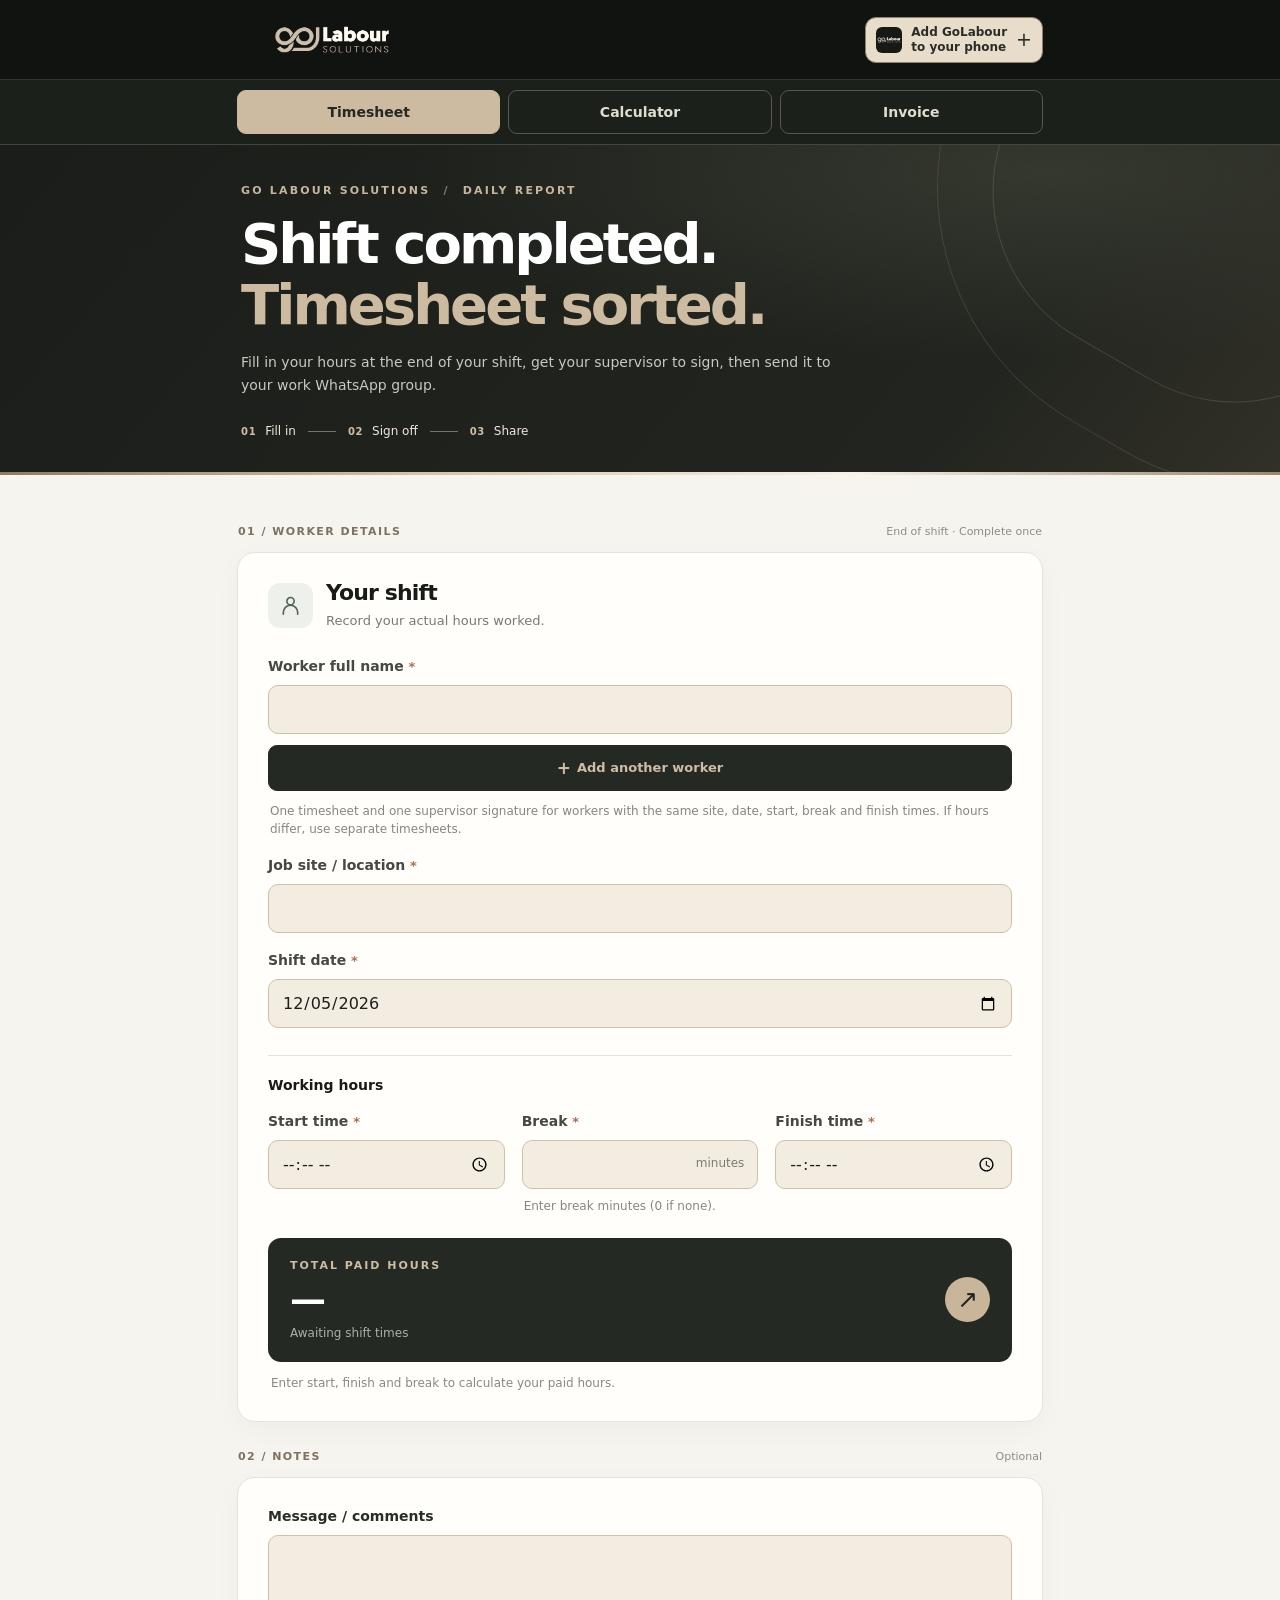
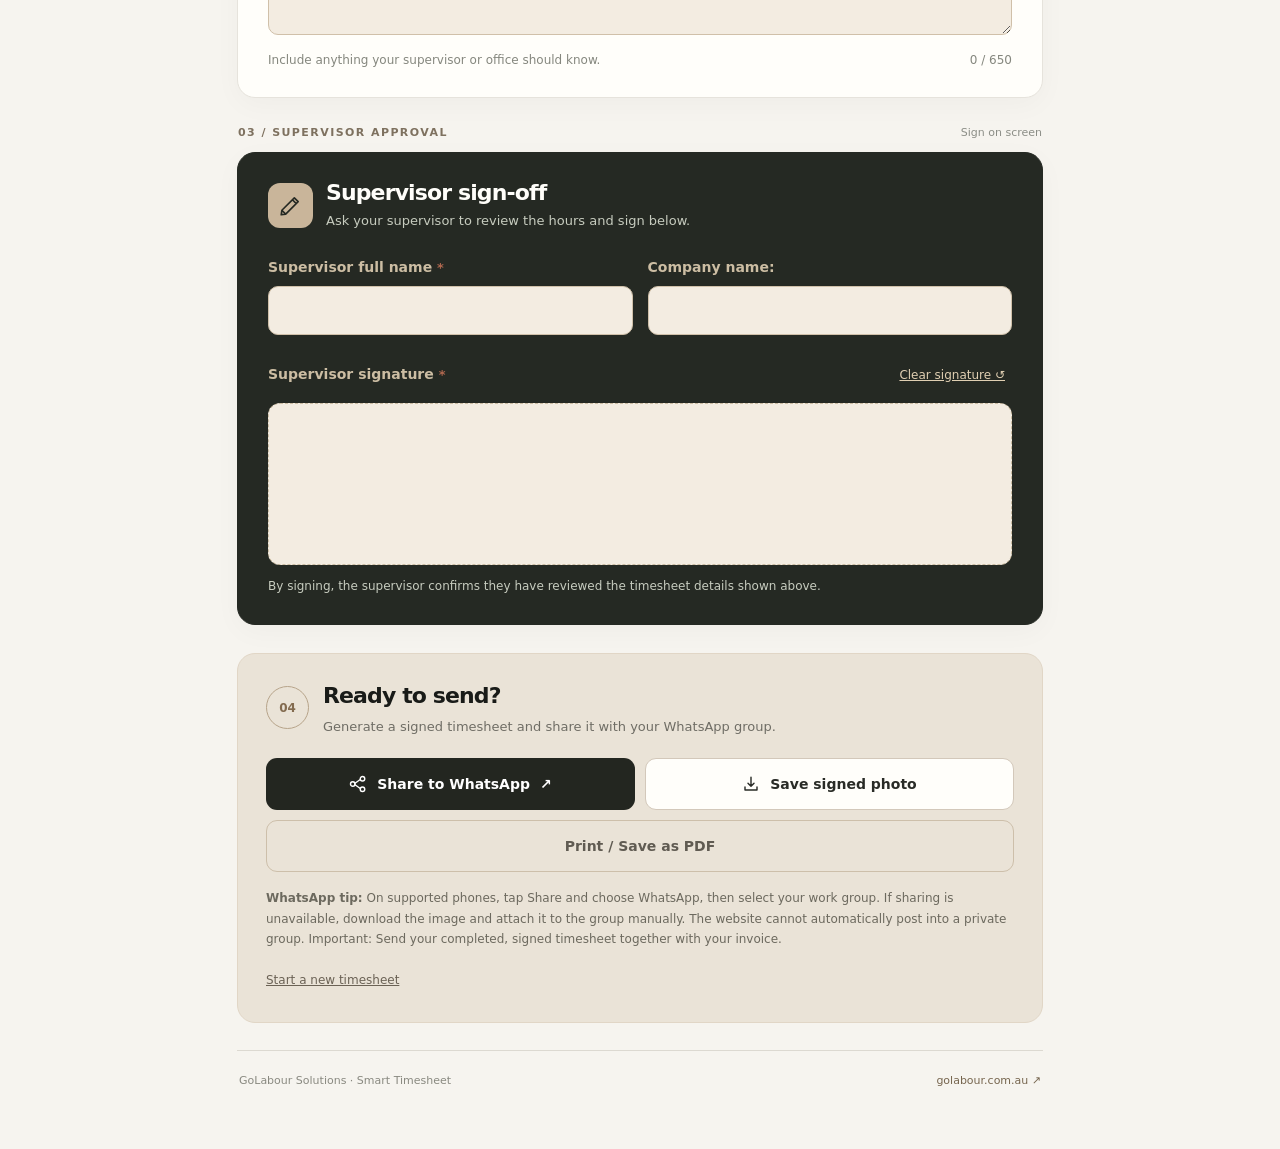
==== commit 2cb91be7: "Add files via upload" ====
--- a/000/index.html
+++ b/000/index.html
@@ -9,11 +9,11 @@
   <meta name="apple-mobile-web-app-title" content="GoLabour">
   <meta name="description" content="GoLabour Solutions mobile end-of-shift timesheet. Calculate hours, get supervisor sign-off, calculate shift earnings and generate invoices.">
   <title>GoLabour | Smart Timesheet</title>
-  <link rel="manifest" href="manifest.webmanifest?v=1.2.2">
-  <link rel="apple-touch-icon" sizes="180x180" href="icons/apple-touch-icon.png?v=1.2.2">
-  <link rel="icon" href="favicon.ico?v=1.2.2" sizes="16x16 32x32 48x48" type="image/x-icon">
-  <link rel="icon" type="image/png" sizes="32x32" href="icons/favicon-32.png?v=1.2.2">
-  <link rel="icon" type="image/svg+xml" sizes="any" href="favicon.svg?v=1.2.2">
+  <link rel="manifest" href="manifest.webmanifest?v=1.2.3">
+  <link rel="apple-touch-icon" sizes="180x180" href="icons/apple-touch-icon.png?v=1.2.3">
+  <link rel="icon" href="favicon.ico?v=1.2.3" sizes="16x16 32x32 48x48" type="image/x-icon">
+  <link rel="icon" type="image/png" sizes="32x32" href="icons/favicon-32.png?v=1.2.3">
+  <link rel="icon" type="image/svg+xml" sizes="any" href="favicon.svg?v=1.2.3">
   <link rel="stylesheet" href="style.css">
   <link rel="stylesheet" href="pwa.css">
   <link rel="stylesheet" href="invoice.css">
@@ -28,7 +28,11 @@
         <img src="logo.png" alt="GoLabour Solutions" id="brandImage" onerror="this.style.display='none';document.getElementById('brandText').style.display='block'">
         <span class="brand-fallback" id="brandText">go<span>Labour</span><small>SOLUTIONS</small></span>
       </div>
-      <div class="app-header-actions"><span id="connectionPill" class="connection-pill">Online</span><button type="button" id="appHelp" class="app-help" aria-label="Install and app help">?</button></div>
+      <button type="button" id="installGuide" class="header-install" aria-label="Add GoLabour to your phone">
+        <img src="icons/icon-192.png?v=1.2.3" alt="" width="26" height="26">
+        <span>Add GoLabour<br>to your phone</span>
+        <b aria-hidden="true">+</b>
+      </button>
     </div>
   </header>
 
@@ -46,11 +50,6 @@
     <div class="hero-line"></div>
   </div>
   <main class="main-content app-layout" id="timesheetPage">
-    <button type="button" id="installGuide" class="install-card">
-      <img src="icons/icon-192.png?v=1.2.2" alt="" width="48" height="48">
-      <span><strong>Add GoLabour to your phone</strong><small>Open it straight from your Home Screen.</small></span>
-      <b aria-hidden="true">+</b>
-    </button>
     <div class="section-title"><span>01 / WORKER DETAILS</span><span class="section-aside">End of shift · Complete once</span></div>
     <form id="timesheetForm" novalidate autocomplete="off">
       <section class="surface worker-section" aria-labelledby="workerHeading">
@@ -159,7 +158,7 @@
         <div class="section-heading"><div class="section-icon icon-gold" aria-hidden="true">↗</div><div><h2>Your invoice details</h2><p>Your name, ABN and bank account appear on the invoice.</p></div></div>
         <div class="form-grid">
           <div class="field span2"><label for="invoiceWorker">Worker full name <b>*</b></label><input id="invoiceWorker" maxlength="100" autocomplete="name" required></div>
-          <div class="field span2"><label for="invoiceABN">Your ABN <b>*</b></label><input id="invoiceABN" maxlength="20" inputmode="numeric" placeholder="11-digit ABN" required></div>
+          <div class="field span2"><label for="invoiceABN">Your ABN <b>*</b></label><input id="invoiceABN" inputmode="numeric" autocomplete="off" required></div>
           <div class="field span2"><label for="invoiceAccountName">Bank account name <b>*</b></label><input id="invoiceAccountName" maxlength="100" autocomplete="off" required></div>
           <div class="field"><label for="invoiceBSB">BSB <b>*</b></label><input id="invoiceBSB" maxlength="100" inputmode="numeric" autocomplete="off" required></div>
           <div class="field"><label for="invoiceAccount">Account number <b>*</b></label><input id="invoiceAccount" maxlength="100" inputmode="numeric" autocomplete="off" required></div>
@@ -206,7 +205,7 @@
 <div id="appToast" class="app-toast" role="status" aria-live="polite" hidden></div>
   <dialog id="helpDialog" class="app-dialog" aria-labelledby="helpHeading">
     <div class="dialog-heading"><h2 id="helpHeading">GoLabour on your phone</h2><button type="button" id="closeHelp" aria-label="Close app help">×</button></div>
-    <img class="help-app-icon" src="icons/icon-192.png?v=1.2.2" alt="GoLabour app icon" width="64" height="64">
+    <img class="help-app-icon" src="icons/icon-192.png?v=1.2.3" alt="GoLabour app icon" width="64" height="64">
     <h3>On iPhone</h3>
     <ol><li>Open this link in <strong>Safari</strong>.</li><li>Tap the page menu or <strong>Share</strong> button.</li><li>Choose <strong>Add to Home Screen</strong>.</li><li>Turn on <strong>Open as Web App</strong> if shown, then tap <strong>Add</strong>.</li></ol>
     <h3>On Android</h3>
@@ -214,7 +213,7 @@
     <p id="offlineStatus" role="status">Open the app online once to prepare offline access.</p>
     <p>You can fill in and sign timesheets, calculate shifts and export invoice photos/PDFs offline after the app is ready. Sending through WhatsApp or email needs an internet connection.</p>
     <p>Save the signed timesheet photo or PDF before closing the page. Each fresh visit starts a new timesheet. Invoice calculations can be saved separately on this phone and reopened later.</p>
-    <p class="help-version">Smart Timesheet · Version 1.2.2</p>
+    <p class="help-version">Smart Timesheet · Version 1.2.3</p>
     <button type="button" id="doneHelp" class="btn btn-primary">Got it</button>
   </dialog>
   <noscript><p class="no-script">Please enable JavaScript to use the GoLabour timesheet app.</p></noscript>
--- a/000/pwa.css
+++ b/000/pwa.css
@@ -4,10 +4,13 @@
 .mast-inner { max-width: 850px; min-height: 76px; padding: 14px 22px; gap: 12px; }
 .brand { min-width: 0; }
 .brand img { width: 190px; }
-.app-header-actions { display: flex; align-items: center; gap: 8px; flex-shrink: 0; }
-.connection-pill { font-size: 11px; font-weight: 750; color: #c6d6c3; border: 1px solid #475347; padding: 5px 8px; border-radius: 20px; white-space: nowrap; }
-.connection-pill.offline { color: #e5cfaa; border-color: #867052; }
-.app-help { border: 1px solid #7d7668; color: #e5ddcf; background: transparent; border-radius: 50%; width: 34px; height: 34px; font-weight: 700; font-size: 16px; flex-shrink: 0; }
+/* Phone install shortcut replaces the former connectivity pill and help icon. */
+.header-install { display: flex; align-items: center; gap: 9px; flex-shrink: 0; max-width: 260px; min-height: 46px; padding: 7px 10px; border: 1px solid #8f8069; border-radius: 11px; background: #e8ddcb; color: #292d27; text-align: left; cursor: pointer; }
+.header-install:hover { background: #f2e8d8; }
+.header-install:focus-visible { outline: 3px solid #c8ad80; outline-offset: 2px; }
+.header-install img { width: 26px; height: 26px; flex-shrink: 0; border-radius: 6px; }
+.header-install span { font-size: 12px; line-height: 1.25; font-weight: 800; }
+.header-install b { font-size: 19px; line-height: 1; font-weight: 500; flex-shrink: 0; }
 .hero-inner { padding-top: 38px; padding-bottom: 32px; }
 .hero p { font-size: 14px; }
 .main-content { padding-top: 22px; }
@@ -21,12 +24,6 @@
 .total-eyebrow { font-size: 11px; }
 .clear-signature { font-size: 12px; min-height: 40px; }
 .feedback { font-size: 14px; }
-.install-card { display: flex; align-items: center; gap: 14px; width: 100%; border: 1px solid #d8cbb5; border-radius: 14px; padding: 15px 17px; background: #eee6d8; color: #393d33; text-align: left; }
-.install-card img { width: 48px; height: 48px; border-radius: 10px; flex-shrink: 0; }
-.install-card span { flex: 1; min-width: 0; }
-.install-card strong { display: block; font-size: 14px; line-height: 1.4; }
-.install-card small { display: block; font-size: 12px; line-height: 1.5; color: #7b786b; margin-top: 3px; }
-.install-card b { font-size: 24px; font-weight: 400; color: #786a52; flex-shrink: 0; }
 .app-update { background: #e9dbc5; color: #453a2a; padding: 12px 18px; font-size: 13px; display: flex; justify-content: center; align-items: center; gap: 14px; flex-wrap: wrap; }
 .app-update button { border: 1px solid #927b5b; border-radius: 8px; background: #fff9ee; color: #453a2a; padding: 8px 12px; font-size: 13px; font-weight: 750; }
 .app-dialog { border: 1px solid #d4c2a6; border-radius: 20px; background: #fffefa; color: #252923; padding: 24px; width: min(92vw, 450px); max-height: 88dvh; overflow: auto; box-shadow: 0 20px 90px #0006; }
@@ -56,17 +53,23 @@
   .brand img { width: 160px; }
   .hero-inner { padding: 30px 20px 26px; }
   .main-content { padding-top: 18px; }
-  .install-card { gap: 11px; padding: 14px; }
+  .header-install { gap: 7px; padding: 6px 8px; min-height: 42px; }
+  .header-install img { width: 23px; height: 23px; }
+  .header-install span { font-size: 11px; }
+  .header-install b { font-size: 17px; }
 }
 @media (max-width: 365px) {
   .brand img { width: 130px; }
-  .app-header-actions { gap: 6px; }
-  .connection-pill { font-size: 10px; padding: 5px 6px; }
-  .install-card strong { font-size: 13px; }
-  .install-card small { font-size: 11px; }
+  .brand img { width: 112px; }
+  .header-install { gap: 5px; padding: 6px; }
+  .header-install img { width: 21px; height: 21px; }
+  .header-install span { font-size: 10px; }
+  .header-install b { font-size: 14px; }
 }
 @media print {
   body { padding: 0; }
   .app-layout, .app-update, .app-dialog, .gl-photo-preview { display: none !important; }
   .print-sheet { display: block !important; }
 }
+
+@media (max-width: 320px) { .brand img { width: 105px; } .header-install img { display: none; } }
